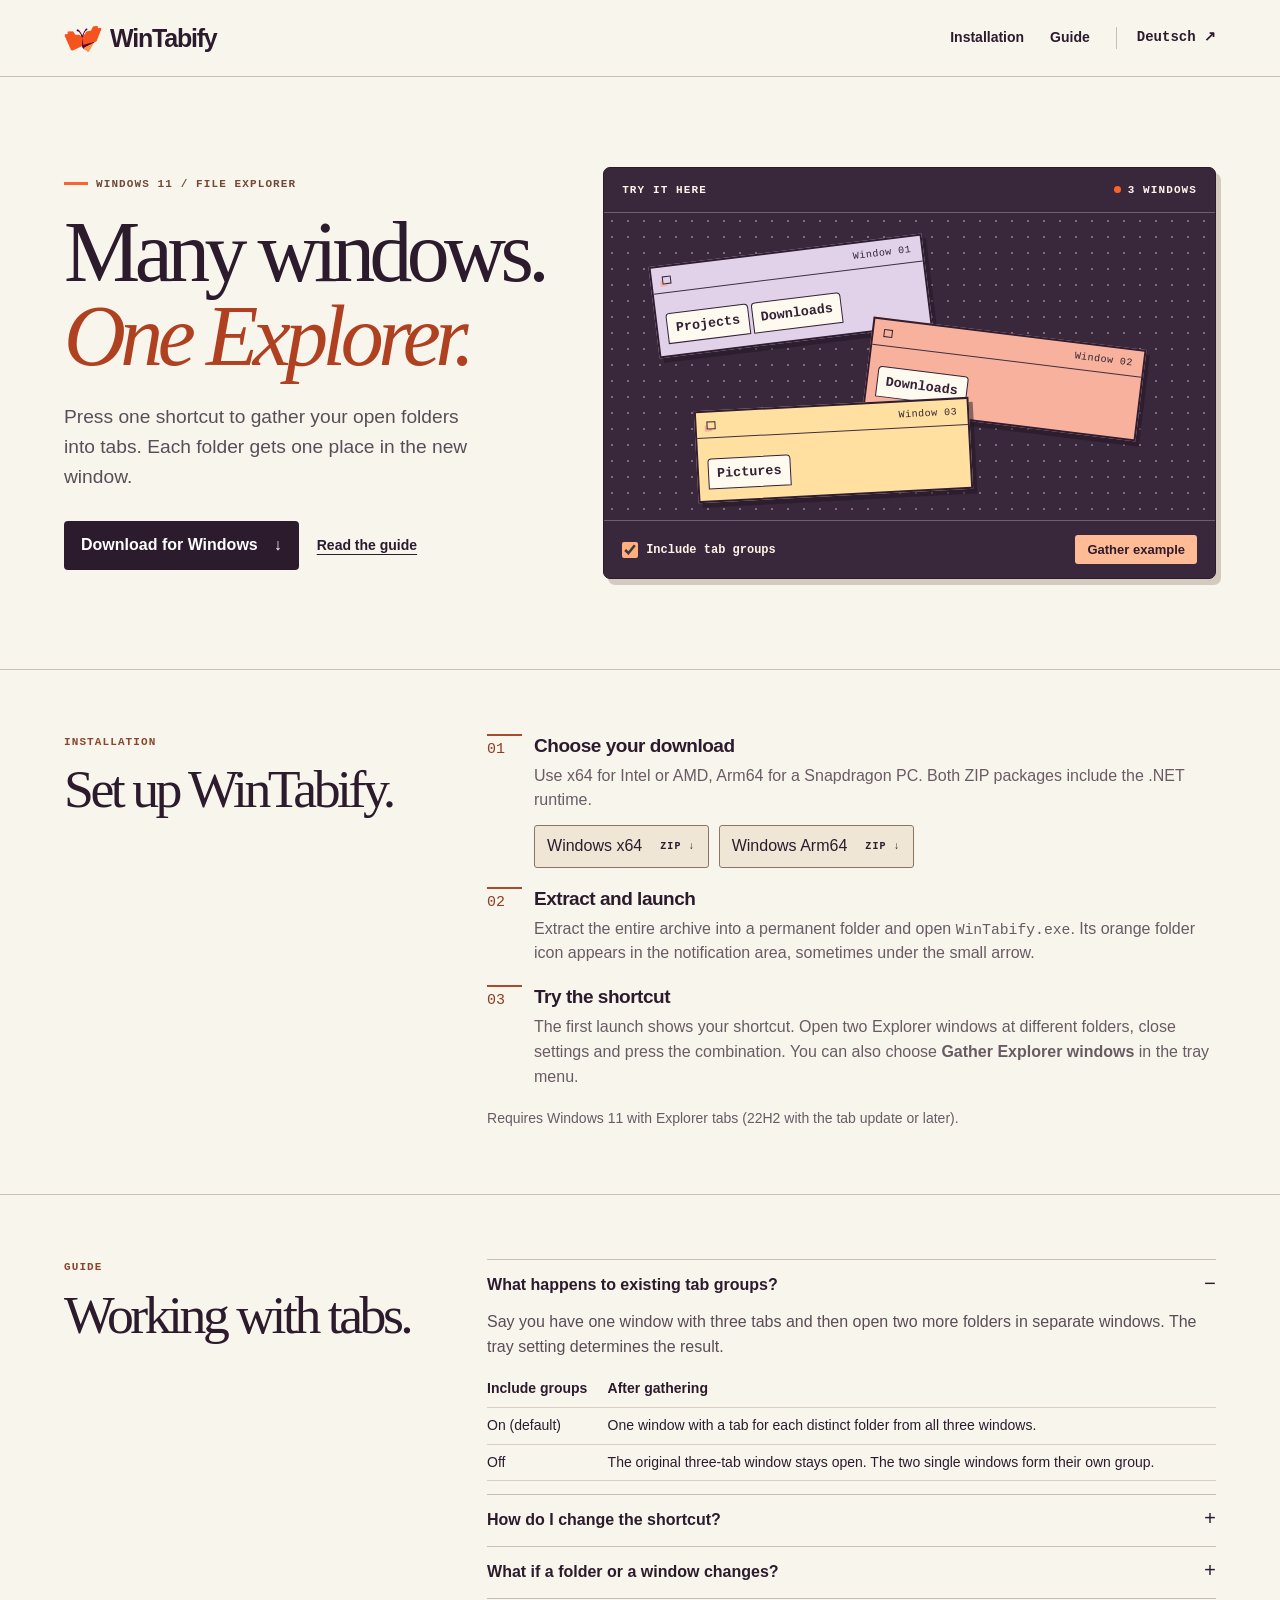
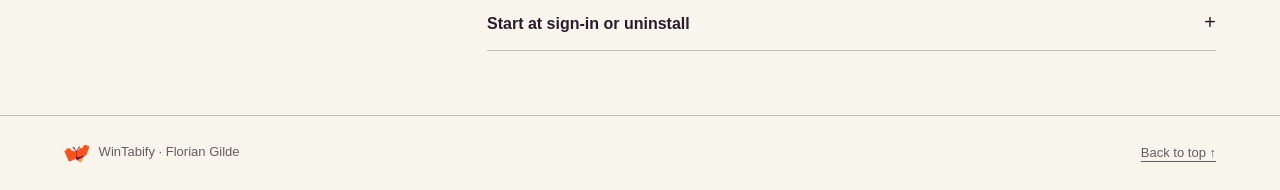
==== docs/index.html @ fa4d602b "Build WinTabify tray app and bilingual download site" ====
<!doctype html>
<html lang="en">
  <head>
    <meta charset="utf-8" />
    <meta name="viewport" content="width=device-width, initial-scale=1" />
    <meta name="theme-color" content="#39273b" />
    <meta
      name="description"
      content="Gather Windows 11 File Explorer windows into unique folder tabs with one shortcut. Download and set up WinTabify."
    />
    <title>WinTabify — Many windows. One Explorer.</title>
    <link rel="icon" href="assets/mark.png" />
    <link rel="alternate" hreflang="en" href="index.html" />
    <link rel="alternate" hreflang="de" href="de/index.html" />
    <link rel="stylesheet" href="assets/site.css" />
    <script defer src="assets/demo.js"></script>
  </head>
  <body>
    <a class="skip" href="#main">Skip to content</a>
    <header>
      <nav class="wrap" aria-label="Main navigation">
        <a class="wordmark" href="#main"
          ><img
            src="assets/mark.png"
            width="38"
            height="38"
            alt=""
          />WinTabify</a
        >
        <a class="jump" href="#install">Installation</a>
        <a class="jump" href="#guide">Guide</a>
        <a class="language" href="de/index.html" hreflang="de" lang="de"
          >Deutsch ↗</a
        >
      </nav>
    </header>
    <main id="main">
      <div class="wrap hero">
        <div>
          <p class="eyebrow">Windows 11 / File Explorer</p>
          <h1>Many windows.<br /><em>One Explorer.</em></h1>
          <p class="lede">
            Press one shortcut to gather your open folders into tabs. Each
            folder gets one place in the new window.
          </p>
          <div class="actions">
            <a class="action" href="#install"
              >Download for Windows <span aria-hidden="true">↓</span></a
            >
            <a class="textlink" href="#guide">Read the guide</a>
          </div>
        </div>
        <figure class="plate" data-demo aria-label="Interactive folder example">
          <figcaption class="platehead">
            <span>Try it here</span
            ><span
              class="state"
              data-state
              data-one="1 window"
              data-two="2 windows"
              data-three="3 windows"
              aria-live="polite"
              >3 windows</span
            >
          </figcaption>
          <div class="stage" aria-hidden="true">
            <div class="card one">
              <div class="rail"><i></i><span>Window 01</span></div>
              <div class="tabs">
                <span class="tab">Projects</span
                ><span class="tab">Downloads</span>
              </div>
            </div>
            <div class="card two">
              <div class="rail"><i></i><span>Window 02</span></div>
              <div class="tabs"><span class="tab">Downloads</span></div>
            </div>
            <div class="card three">
              <div class="rail"><i></i><span>Window 03</span></div>
              <div class="tabs"><span class="tab">Pictures</span></div>
            </div>
            <div class="card result">
              <div class="rail"><i></i><span>WinTabify</span></div>
              <div class="tabs">
                <span class="tab group-only">Projects</span
                ><span class="tab">Downloads</span
                ><span class="tab">Pictures</span>
              </div>
            </div>
          </div>
          <div class="platefoot">
            <label><input type="checkbox" checked /> Include tab groups</label
            ><button
              class="example-button"
              type="button"
              data-gather="Gather example"
              data-reset="Start again"
            >
              Gather example
            </button>
          </div>
          <noscript
            ><p>Enable JavaScript to run the interactive example.</p></noscript
          >
        </figure>
      </div>

      <section class="section" id="install">
        <div class="wrap section-grid">
          <div>
            <p class="sectionno">Installation</p>
            <h2>Set up WinTabify.</h2>
          </div>
          <div>
            <ol class="steps">
              <li class="step">
                <div>
                  <h3>Choose your download</h3>
                  <p>
                    Use x64 for Intel or AMD, Arm64 for a Snapdragon PC. Both
                    ZIP packages include the .NET runtime.
                  </p>
                  <div class="downloads">
                    <a
                      class="download"
                      href="downloads/WinTabify-win-x64.zip"
                      download
                      >Windows x64 <small>ZIP ↓</small></a
                    >
                    <a
                      class="download"
                      href="downloads/WinTabify-win-arm64.zip"
                      download
                      >Windows Arm64 <small>ZIP ↓</small></a
                    >
                  </div>
                </div>
              </li>
              <li class="step">
                <div>
                  <h3>Extract and launch</h3>
                  <p>
                    Extract the entire archive into a permanent folder and open
                    <code>WinTabify.exe</code>. Its orange folder icon appears
                    in the notification area, sometimes under the small arrow.
                  </p>
                </div>
              </li>
              <li class="step">
                <div>
                  <h3>Try the shortcut</h3>
                  <p>
                    The first launch shows your shortcut. Open two Explorer
                    windows at different folders, close settings and press the
                    combination. You can also choose
                    <strong>Gather Explorer windows</strong> in the tray menu.
                  </p>
                </div>
              </li>
            </ol>
            <p class="compact">
              Requires Windows 11 with Explorer tabs (22H2 with the tab update
              or later).
            </p>
          </div>
        </div>
      </section>
      <section class="section" id="guide">
        <div class="wrap section-grid">
          <div>
            <p class="sectionno">Guide</p>
            <h2>Working with tabs.</h2>
          </div>
          <div>
            <details class="doc" open>
              <summary>What happens to existing tab groups?</summary>
              <p>
                Say you have one window with three tabs and then open two more
                folders in separate windows. The tray setting determines the
                result.
              </p>
              <table>
                <thead>
                  <tr>
                    <th>Include groups</th>
                    <th>After gathering</th>
                  </tr>
                </thead>
                <tbody>
                  <tr>
                    <td>On (default)</td>
                    <td>
                      One window with a tab for each distinct folder from all
                      three windows.
                    </td>
                  </tr>
                  <tr>
                    <td>Off</td>
                    <td>
                      The original three-tab window stays open. The two single
                      windows form their own group.
                    </td>
                  </tr>
                </tbody>
              </table>
            </details>
            <details class="doc">
              <summary>How do I change the shortcut?</summary>
              <p>
                Double-click the tray icon, click the current shortcut, press
                the new keys together and save. At first launch WinTabify tries
                <kbd>Ctrl</kbd> + <kbd>Win</kbd> + <kbd>E</kbd>, then
                <kbd>Alt</kbd> + <kbd>Win</kbd> + <kbd>E</kbd>, then
                <kbd>Ctrl</kbd> + <kbd>Shift</kbd> + <kbd>F11</kbd>. If Windows
                declines a combination, choose another one in settings. The tray
                command is always available once you close settings.
              </p>
            </details>
            <details class="doc">
              <summary>What if a folder or a window changes?</summary>
              <p>
                WinTabify checks the folders in the new window, then rechecks
                each source before closing it. Unreadable tabs, a changed window
                or a close confirmation can leave a source window open. An
                interrupted merge can leave the partially filled destination
                open, too.
              </p>
              <p>
                New tabs reopen the folder location. Navigation history,
                selection and scroll position belong to the original tab.
              </p>
            </details>
            <details class="doc">
              <summary>Start at sign-in or uninstall</summary>
              <p>
                For auto-start, press Win + R, enter
                <code>shell:startup</code> and place a shortcut to
                <code>WinTabify.exe</code> there. To uninstall, quit from the
                tray and remove the extracted folder and startup shortcut. You
                can delete saved preferences from
                <code>%LOCALAPPDATA%\WinTabify</code>.
              </p>
            </details>
          </div>
        </div>
      </section>
    </main>
    <footer>
      <div class="wrap foot">
        <span
          ><img src="assets/mark.png" alt="" /> WinTabify · Florian Gilde</span
        ><a href="#main">Back to top ↑</a>
      </div>
    </footer>
  </body>
</html>
---- docs/assets/site.css ----
@charset "UTF-8";
:root {
  --paper: #f8f5ed;
  --ink: #2c1b2d;
  --muted: #695b64;
  --line: #c7bfb6;
  --orange: #fa632c;
  --blush: #f7b19c;
  --plum: #39273b;
  --sans: "Segoe UI", Arial, sans-serif;
  --serif: Georgia, "Times New Roman", serif;
  --mono: Consolas, "Courier New", monospace;
  color-scheme: light;
}
* {
  box-sizing: border-box;
}
html {
  scroll-behavior: smooth;
}
body {
  margin: 0;
  color: var(--ink);
  background: var(--paper);
  font: 16px/1.55 var(--sans);
}
a {
  color: inherit;
  text-underline-offset: 4px;
}
a:hover {
  color: #a63c1a;
}
button,
a {
  touch-action: manipulation;
}
button {
  font: inherit;
  cursor: pointer;
}
a:focus-visible,
button:focus-visible,
summary:focus-visible,
input:focus-visible {
  outline: 3px solid #cc4c1b;
  outline-offset: 4px;
}
.wrap {
  max-width: 1400px;
  margin: auto;
  padding-inline: clamp(20px, 5vw, 78px);
}
header {
  border-bottom: 1px solid var(--line);
}
nav {
  min-height: 76px;
  display: flex;
  gap: 26px;
  align-items: center;
}
.wordmark {
  display: inline-flex;
  align-items: center;
  gap: 8px;
  text-decoration: none;
  font-weight: 750;
  letter-spacing: -1.2px;
  font-size: 25px;
  margin-right: auto;
}
.wordmark img {
  width: 38px;
  height: 38px;
}
nav .jump,
nav .language {
  font-size: 14px;
  text-decoration: none;
  font-weight: 600;
}
nav .language {
  padding-left: 20px;
  border-left: 1px solid var(--line);
  font-family: var(--mono);
}
.skip {
  position: absolute;
  top: -7em;
  background: white;
  padding: 12px;
  z-index: 4;
}
.skip:focus {
  top: 0;
}
.hero {
  display: grid;
  grid-template-columns: 0.88fr 1.12fr;
  align-items: center;
  gap: clamp(25px, 4.5vw, 78px);
  padding-block: clamp(56px, 7vw, 105px);
}
.eyebrow,
.platehead,
.platefoot,
.sectionno,
.step small,
.download small {
  font: 600 11px/1.5 var(--mono);
  text-transform: uppercase;
  letter-spacing: 1.1px;
}
.eyebrow {
  display: flex;
  align-items: center;
  gap: 8px;
  color: #714936;
}
.eyebrow:before {
  content: "";
  width: 24px;
  height: 3px;
  background: var(--orange);
}
h1,
h2,
h3,
p,
figure {
  margin: 0;
}
h1,
h2 {
  font-family: var(--serif);
  font-weight: 400;
  letter-spacing: -0.065em;
  line-height: 0.98;
}
h1 {
  font-size: clamp(57px, 6.7vw, 104px);
  margin: 19px 0 23px;
}
h1 em {
  color: #af4121;
  font-weight: 400;
}
.lede {
  font-size: clamp(17px, 1.5vw, 21px);
  color: #594d57;
  max-width: 39ch;
}
.actions {
  display: flex;
  flex-wrap: wrap;
  align-items: center;
  gap: 18px;
  margin-top: 30px;
}
.action {
  display: inline-flex;
  align-items: center;
  gap: 16px;
  border-radius: 4px;
  background: var(--ink);
  padding: 12px 17px;
  color: white;
  text-decoration: none;
  font-weight: 600;
}
.action:hover {
  color: white;
  background: #533451;
}
.textlink {
  font-weight: 600;
  font-size: 14px;
}
.plate {
  overflow: hidden;
  background: var(--plum);
  color: #fff5e8;
  border: 1px solid var(--ink);
  border-radius: 7px;
  box-shadow: 5px 6px 0 #d5cabe;
}
.platehead,
.platefoot {
  display: flex;
  justify-content: space-between;
  gap: 12px;
  padding: 14px 18px;
  align-items: center;
}
.platehead {
  border-bottom: 1px solid #715d70;
}
.state:before {
  content: "";
  display: inline-block;
  background: var(--orange);
  border-radius: 50%;
  width: 7px;
  height: 7px;
  margin-right: 7px;
}
.stage {
  position: relative;
  height: clamp(265px, 24vw, 350px);
  overflow: hidden;
  background-image: radial-gradient(#7e6b7c 0.8px, transparent 1px);
  background-size: 16px 16px;
}
.card {
  position: absolute;
  min-width: 45%;
  background: #fff2d6;
  color: #332236;
  border: 2px solid #301d32;
  box-shadow: 4px 5px 0 #21162280;
  transition:
    transform 0.38s,
    top 0.38s,
    left 0.38s,
    opacity 0.24s;
}
.card .rail {
  padding: 7px 10px;
  border-bottom: 1.5px solid #402e40;
  display: flex;
  align-items: center;
  justify-content: space-between;
  gap: 8px;
  font: 10px var(--mono);
  letter-spacing: 0.5px;
}
.rail i {
  border: 1px solid;
  width: 9px;
  height: 8px;
  display: block;
  box-shadow: -3px 3px 0 -1px var(--blush);
}
.tabs {
  display: flex;
  align-items: flex-end;
  flex-wrap: wrap;
  gap: 3px;
  padding: 20px 9px 11px;
}
.tab {
  font: 600 clamp(11px, 1.05vw, 14px)/1.2 var(--mono);
  padding: 7px 8px 6px;
  background: #fffaf0;
  border: 1px solid;
  border-radius: 4px 4px 0 0;
  white-space: nowrap;
}
.one {
  top: 12%;
  left: 8%;
  transform: rotate(-7deg);
  background: #e1d1e9;
}
.two {
  top: 39%;
  left: 43%;
  transform: rotate(7deg);
  background: var(--blush);
}
.three {
  top: 62%;
  left: 15%;
  transform: rotate(-3deg);
  background: #ffe0a0;
}
.result {
  top: 39%;
  left: 50%;
  opacity: 0;
  transform: translate(-50%, 35%) rotate(4deg);
  width: max-content;
  max-width: 94%;
  background: #ffbe86;
}
.stage.gathered .card:not(.result) {
  opacity: 0;
  transform: translate(0, 0) scale(0.92);
}
.stage.gathered .result {
  opacity: 1;
  transform: translate(-50%, -10%) rotate(-2deg);
}
.stage.groups-out.gathered .one {
  opacity: 1;
  left: 9%;
  top: 17%;
  transform: rotate(-5deg);
}
.stage.groups-out.gathered .result {
  top: 59%;
  left: 57%;
}
.stage.groups-out .result .group-only {
  display: none;
}
.platefoot {
  border-top: 1px solid #715d70;
  flex-wrap: wrap;
  text-transform: none;
  letter-spacing: 0;
  font-size: 12px;
  min-height: 56px;
}
.platefoot label {
  display: flex;
  align-items: center;
  gap: 8px;
  cursor: pointer;
}
.platefoot input {
  accent-color: #ffae80;
  width: 16px;
  height: 16px;
  margin: 0;
}
.example-button {
  border: 0;
  background: #ffbb95;
  color: var(--ink);
  padding: 7px 12px;
  border-radius: 3px;
  font: 600 13px var(--sans);
}
.example-button:hover {
  background: #ffd4b6;
}
.section {
  border-top: 1px solid var(--line);
  padding-block: clamp(35px, 5vw, 70px);
  scroll-margin-top: 1em;
}
.section-grid {
  display: grid;
  grid-template-columns: 0.66fr 1.34fr;
  gap: clamp(22px, 5vw, 90px);
}
.sectionno {
  color: #8a462d;
  margin-bottom: 13px;
}
h2 {
  font-size: clamp(38px, 4.2vw, 63px);
  max-width: 15ch;
}
h3 {
  font-size: 19px;
  line-height: 1.3;
  letter-spacing: -0.025em;
}
.prose p + p {
  margin-top: 10px;
}
.steps {
  margin: 0;
  padding: 0;
  list-style: none;
  counter-reset: steps;
}
.step {
  counter-increment: steps;
  display: grid;
  grid-template-columns: 35px 1fr;
  gap: 12px;
  margin-bottom: 19px;
}
.step:before {
  content: counter(steps, decimal-leading-zero);
  font: 15px var(--mono);
  border-top: 2px solid #a74b2c;
  color: #8c3f23;
  align-self: start;
  padding-top: 5px;
}
.step p {
  color: var(--muted);
  margin-top: 5px;
}
.downloads {
  display: flex;
  gap: 10px;
  flex-wrap: wrap;
  margin-top: 12px;
}
.download {
  display: inline-flex;
  align-items: center;
  justify-content: space-between;
  gap: 18px;
  padding: 8px 12px;
  background: #efe6d6;
  border: 1px solid #8a7667;
  border-radius: 3px;
  text-decoration: none;
}
.download:hover {
  color: var(--ink);
  background: #ffe0b9;
}
.download small {
  font-size: 10px;
}
.section code {
  font: 0.92em var(--mono);
  overflow-wrap: anywhere;
}
.compact {
  color: var(--muted);
  font-size: 14px;
}
.doc {
  border-top: 1px solid var(--line);
  padding: 13px 0;
}
.doc:last-child {
  border-bottom: 1px solid var(--line);
}
summary {
  cursor: pointer;
  font-weight: 650;
  display: flex;
  justify-content: space-between;
  gap: 16px;
  list-style: none;
}
summary::-webkit-details-marker {
  display: none;
}
summary:after {
  content: "+";
  font: 20px var(--mono);
}
details[open] > summary:after {
  content: "−";
}
.doc p,
.doc table {
  margin-top: 12px;
}
.doc p {
  color: #5a4c56;
}
.doc table {
  width: 100%;
  border-collapse: collapse;
  font-size: 14px;
}
.doc td,
.doc th {
  padding: 7px 10px 7px 0;
  text-align: left;
  vertical-align: top;
  border-bottom: 1px solid #dacfc4;
}
kbd {
  font: 600 12px var(--mono);
  padding: 2px 5px;
  border: 1px solid #ad9f91;
  border-bottom: 2px solid #ad9f91;
  border-radius: 3px;
  background: white;
  white-space: nowrap;
}
footer {
  border-top: 1px solid var(--line);
}
.foot {
  display: flex;
  align-items: center;
  justify-content: space-between;
  gap: 16px;
  padding-block: 24px;
  color: var(--muted);
  font-size: 13px;
}
.foot img {
  width: 26px;
  vertical-align: middle;
  margin-right: 5px;
}
@media (max-width: 950px) {
  .hero {
    grid-template-columns: 0.9fr 1.1fr;
    gap: 28px;
  }
  h1 {
    font-size: clamp(53px, 7vw, 75px);
  }
  .platefoot {
    padding: 10px 13px;
  }
  .card {
    min-width: 51%;
  }
  .two {
    left: 40%;
  }
}
@media (max-width: 760px) {
  .hero,
  .section-grid {
    grid-template-columns: 1fr;
  }
  .hero {
    padding-block: 36px 45px;
    gap: 28px;
  }
  .section-grid {
    gap: 24px;
  }
  h1 {
    font-size: clamp(61px, 11.2vw, 84px);
  }
  .stage {
    height: 275px;
  }
  .hero .lede {
    max-width: 48ch;
  }
  .jump {
    display: none;
  }
  nav {
    min-height: 61px;
  }
  .actions {
    margin-top: 20px;
  }
  .tabs {
    padding-top: 17px;
  }
  .tab {
    font-size: 13px;
  }
  .plate {
    max-width: 600px;
  }
  .sectionno {
    margin-bottom: 8px;
  }
  .section-grid h2 {
    max-width: none;
  }
}
@media (max-width: 420px) {
  .wrap {
    padding-inline: 16px;
  }
  .tab {
    font-size: 11px;
    padding: 6px;
  }
  .card .rail {
    font-size: 9px;
  }
  .stage {
    height: 240px;
  }
  .platehead,
  .platefoot {
    padding-inline: 10px;
  }
  .platefoot {
    gap: 6px;
  }
  .platefoot label,
  .example-button {
    font-size: 11px;
  }
  .wordmark {
    font-size: 22px;
  }
  .foot {
    flex-wrap: wrap;
  }
  .hero h1 {
    font-size: clamp(49px, 14vw, 59px);
  }
}
@media (prefers-reduced-motion: reduce) {
  html {
    scroll-behavior: auto;
  }
  .card {
    transition: none;
  }
}
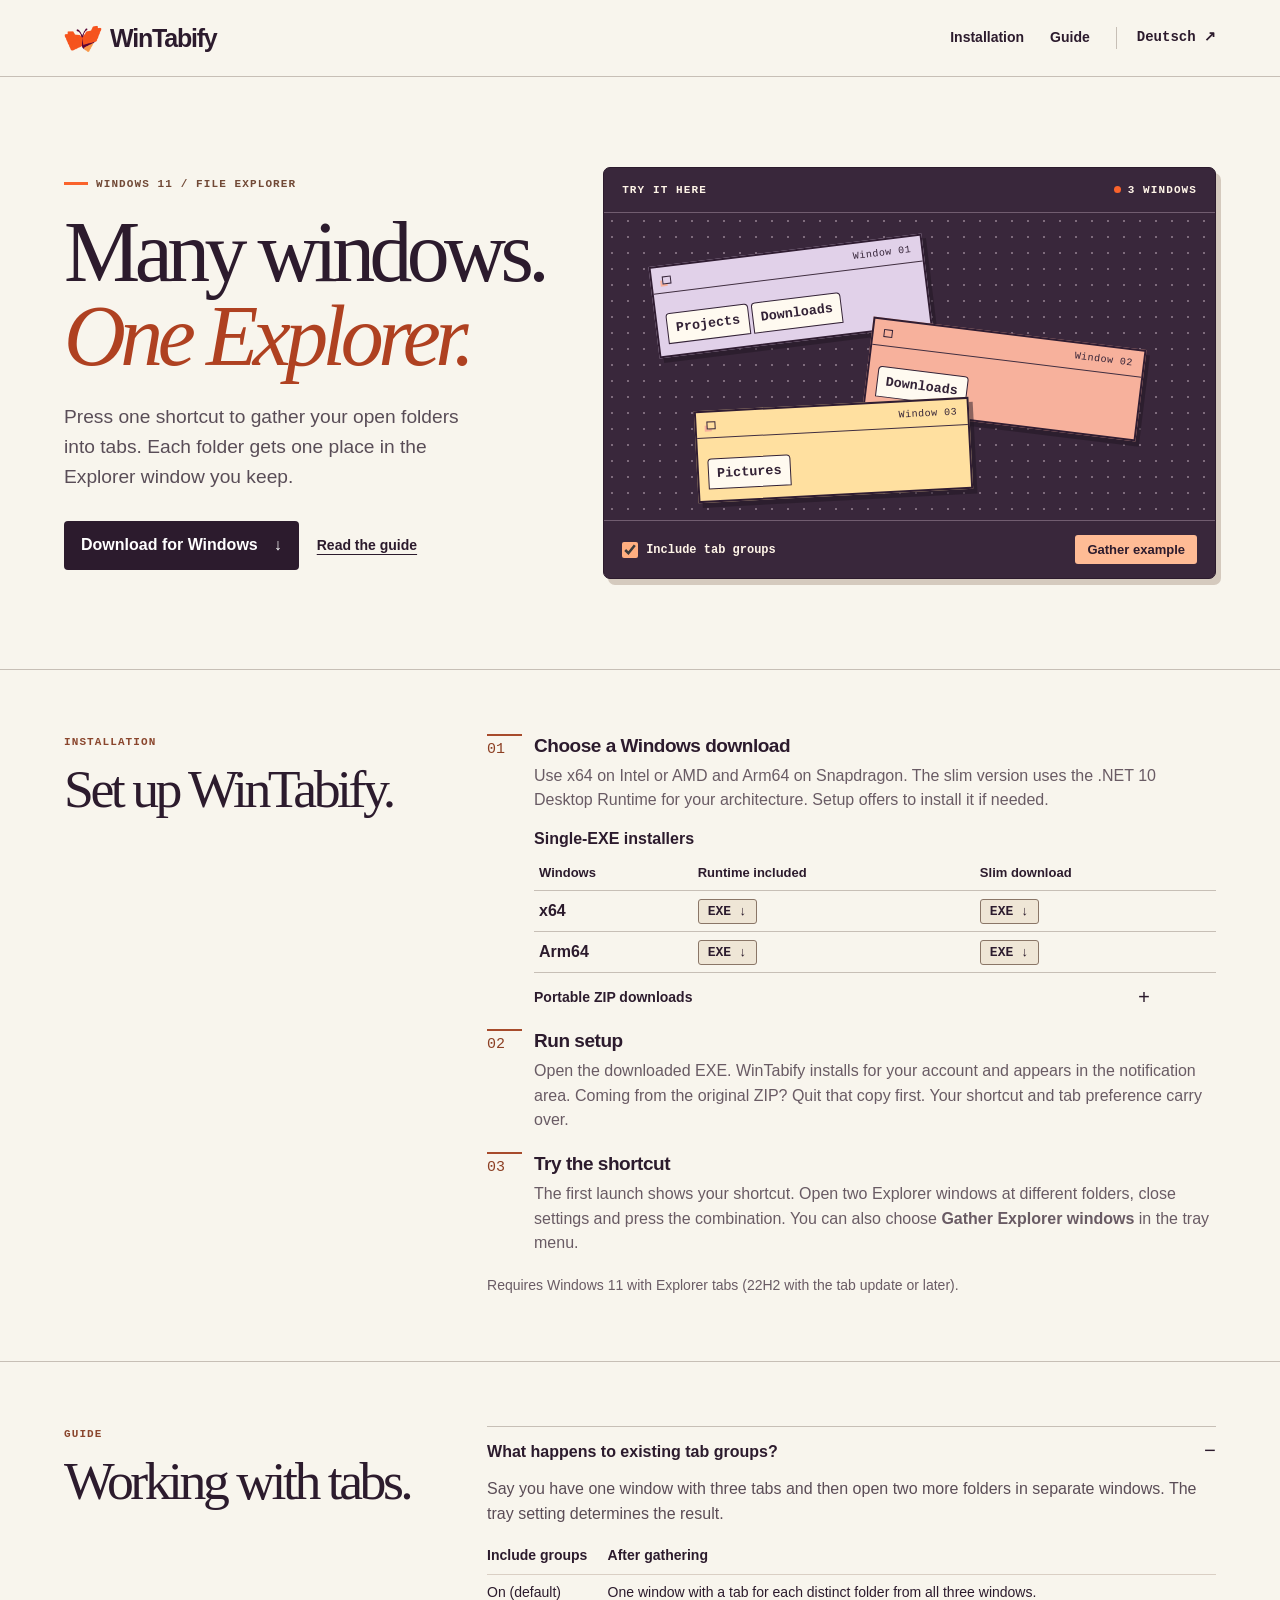
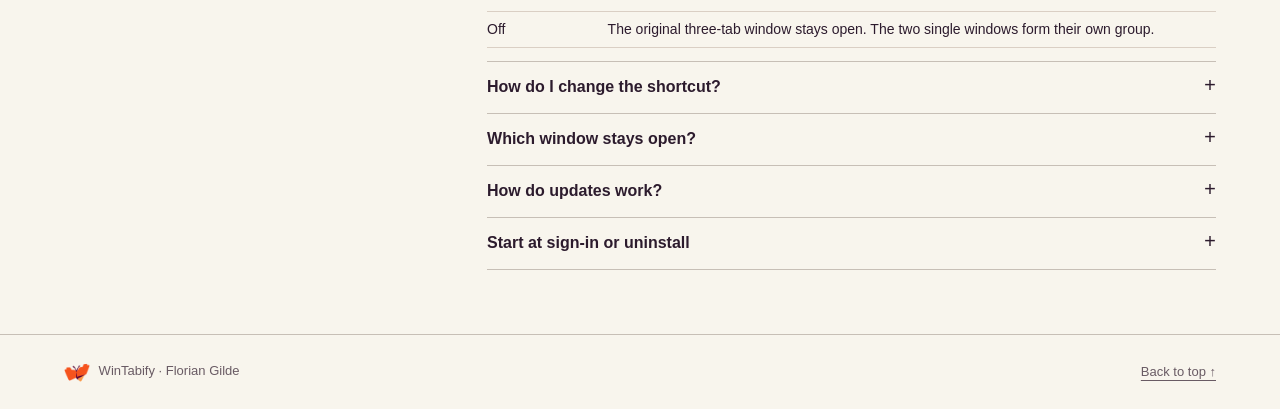
==== commit c026301b: "Verify in-place updates and publish all download choices in English and German" ====
--- a/docs/index.html
+++ b/docs/index.html
@@ -41,7 +41,7 @@
           <h1>Many windows.<br /><em>One Explorer.</em></h1>
           <p class="lede">
             Press one shortcut to gather your open folders into tabs. Each
-            folder gets one place in the new window.
+            folder gets one place in the Explorer window you keep.
           </p>
           <div class="actions">
             <a class="action" href="#install"
@@ -115,34 +115,109 @@
             <ol class="steps">
               <li class="step">
                 <div>
-                  <h3>Choose your download</h3>
+                  <h3>Choose a Windows download</h3>
                   <p>
-                    Use x64 for Intel or AMD, Arm64 for a Snapdragon PC. Both
-                    ZIP packages include the .NET runtime.
+                    Use x64 on Intel or AMD and Arm64 on Snapdragon. The slim
+                    version uses the .NET 10 Desktop Runtime for your
+                    architecture. Setup offers to install it if needed.
                   </p>
-                  <div class="downloads">
-                    <a
-                      class="download"
-                      href="downloads/WinTabify-win-x64.zip"
-                      download
-                      >Windows x64 <small>ZIP ↓</small></a
-                    >
-                    <a
-                      class="download"
-                      href="downloads/WinTabify-win-arm64.zip"
-                      download
-                      >Windows Arm64 <small>ZIP ↓</small></a
-                    >
-                  </div>
+                  <table class="download-table">
+                    <caption>
+                      Single-EXE installers
+                    </caption>
+                    <thead>
+                      <tr>
+                        <th scope="col">Windows</th>
+                        <th scope="col">Runtime included</th>
+                        <th scope="col">Slim download</th>
+                      </tr>
+                    </thead>
+                    <tbody>
+                      <tr>
+                        <th scope="row">x64</th>
+                        <td>
+                          <a
+                            class="download"
+                            download
+                            href="downloads/win-x64-bundled/WinTabify-Setup.exe"
+                            aria-label="x64 bundled setup"
+                            >EXE ↓</a
+                          >
+                        </td>
+                        <td>
+                          <a
+                            class="download"
+                            download
+                            href="downloads/win-x64-slim/WinTabify-Setup.exe"
+                            aria-label="x64 slim setup"
+                            >EXE ↓</a
+                          >
+                        </td>
+                      </tr>
+                      <tr>
+                        <th scope="row">Arm64</th>
+                        <td>
+                          <a
+                            class="download"
+                            download
+                            href="downloads/win-arm64-bundled/WinTabify-Setup.exe"
+                            aria-label="arm64 bundled setup"
+                            >EXE ↓</a
+                          >
+                        </td>
+                        <td>
+                          <a
+                            class="download"
+                            download
+                            href="downloads/win-arm64-slim/WinTabify-Setup.exe"
+                            aria-label="arm64 slim setup"
+                            >EXE ↓</a
+                          >
+                        </td>
+                      </tr>
+                    </tbody>
+                  </table>
+                  <details class="portable">
+                    <summary>Portable ZIP downloads</summary>
+                    <p>
+                      Extract the entire ZIP into a writable folder and start
+                      WinTabify. Keep the updater files alongside the app.
+                    </p>
+                    <ul>
+                      <li>
+                        x64 ·
+                        <a download href="downloads/WinTabify-win-x64.zip"
+                          >Runtime included</a
+                        >
+                        ·
+                        <a download href="downloads/WinTabify-win-x64-slim.zip"
+                          >Slim ZIP</a
+                        >
+                      </li>
+                      <li>
+                        Arm64 ·
+                        <a download href="downloads/WinTabify-win-arm64.zip"
+                          >Runtime included</a
+                        >
+                        ·
+                        <a
+                          download
+                          href="downloads/WinTabify-win-arm64-slim.zip"
+                          >Slim ZIP</a
+                        >
+                      </li>
+                    </ul>
+                  </details>
                 </div>
               </li>
               <li class="step">
                 <div>
-                  <h3>Extract and launch</h3>
+                  <h3>Run setup</h3>
                   <p>
-                    Extract the entire archive into a permanent folder and open
-                    <code>WinTabify.exe</code>. Its orange folder icon appears
-                    in the notification area, sometimes under the small arrow.
+                    Open the downloaded EXE. WinTabify installs for your account
+                    and appears in the notification area. Coming from the
+                    original ZIP? Quit that copy first. Your shortcut and tab
+                    preference carry over.
                   </p>
                 </div>
               </li>
@@ -217,27 +292,33 @@
               </p>
             </details>
             <details class="doc">
-              <summary>What if a folder or a window changes?</summary>
-              <p>
-                WinTabify checks the folders in the new window, then rechecks
-                each source before closing it. Unreadable tabs, a changed window
-                or a close confirmation can leave a source window open. An
-                interrupted merge can leave the partially filled destination
-                open, too.
-              </p>
-              <p>
-                New tabs reopen the folder location. Navigation history,
-                selection and scroll position belong to the original tab.
+              <summary>Which window stays open?</summary>
+              <p>
+                WinTabify keeps the eligible window with the most distinct tabs
+                and opens only missing folders. It closes other eligible windows
+                once their locations are confirmed, including windows that
+                contain only duplicates. If every eligible window already
+                contains duplicate tabs, it creates a clean destination. An
+                unreadable or changed window can stay open.
+              </p>
+            </details>
+            <details class="doc">
+              <summary>How do updates work?</summary>
+              <p>
+                WinTabify checks at startup and every six hours. It downloads
+                updates for your architecture and runtime choice in the
+                background, then restarts when folder gathering is finished and
+                settings are closed. You can turn automatic updates off in
+                Settings or choose Check for updates in the tray menu.
               </p>
             </details>
             <details class="doc">
               <summary>Start at sign-in or uninstall</summary>
               <p>
-                For auto-start, press Win + R, enter
-                <code>shell:startup</code> and place a shortcut to
-                <code>WinTabify.exe</code> there. To uninstall, quit from the
-                tray and remove the extracted folder and startup shortcut. You
-                can delete saved preferences from
+                For auto-start, copy the installed Start menu shortcut to
+                <code>shell:startup</code>. To uninstall, quit from the tray and
+                choose WinTabify in Windows Settings → Apps. For a portable
+                copy, remove its extracted folder. Preferences are stored in
                 <code>%LOCALAPPDATA%\WinTabify</code>.
               </p>
             </details>
--- a/docs/assets/site.css
+++ b/docs/assets/site.css
@@ -596,3 +596,34 @@
     transition: none;
   }
 }
+
+.download-table {
+  border-collapse: collapse;
+  width: 100%;
+  margin: 14px 0;
+  text-align: left;
+}
+.download-table caption {
+  text-align: left;
+  font-weight: 650;
+  margin-bottom: 4px;
+}
+.download-table th,
+.download-table td {
+  border-bottom: 1px solid var(--line);
+  padding: 7px 5px;
+}
+.download-table thead th {
+  font-size: 13px;
+}
+.download-table .download {
+  padding: 4px 9px;
+  font: 600 13px var(--mono);
+}
+.portable {
+  max-width: 44em;
+  font-size: 14px;
+}
+.portable ul {
+  padding-inline-start: 18px;
+}
